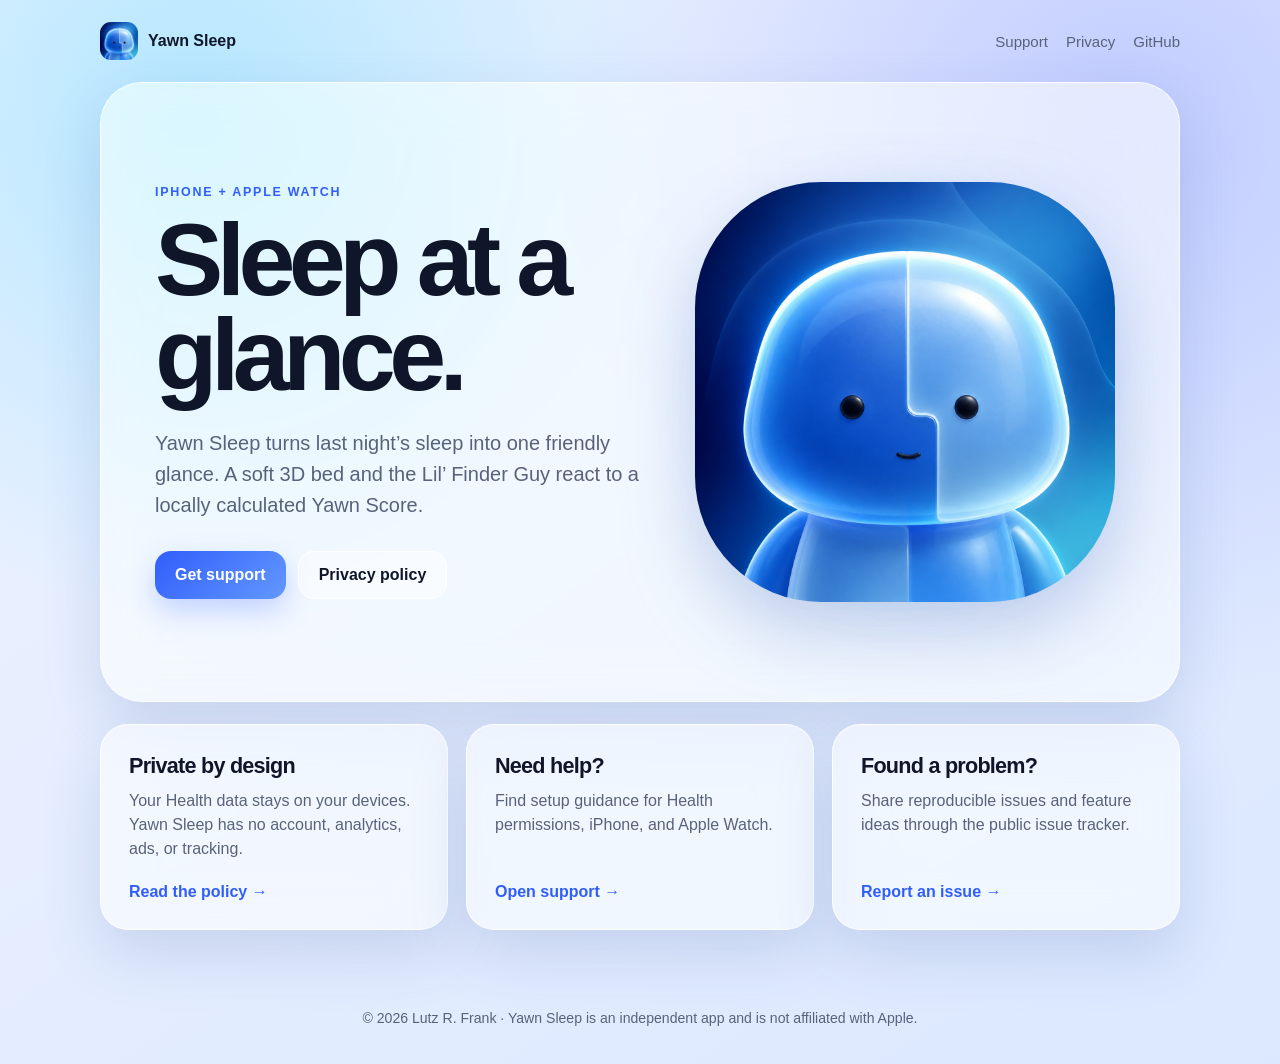
==== docs/index.html @ 806132f2 "Prepare Yawn Sleep for App Store Connect" ====
<!doctype html>
<html lang="en">
<head>
  <meta charset="utf-8">
  <meta name="viewport" content="width=device-width, initial-scale=1">
  <meta name="description" content="Support and privacy information for Yawn Sleep on iPhone and Apple Watch.">
  <meta name="theme-color" content="#315efb">
  <title>Yawn Sleep — Sleep at a glance</title>
  <link rel="icon" href="assets/icon.png">
  <link rel="stylesheet" href="styles.css">
</head>
<body>
  <div class="shell">
    <nav aria-label="Main navigation">
      <a class="brand" href="index.html">
        <img src="assets/icon.png" alt="">
        <span>Yawn Sleep</span>
      </a>
      <div class="nav-links">
        <a href="support.html">Support</a>
        <a href="privacy.html">Privacy</a>
        <a href="https://github.com/LutzRFrank/Yawn">GitHub</a>
      </div>
    </nav>

    <main>
      <section class="hero glass">
        <div>
          <p class="eyebrow">iPhone + Apple Watch</p>
          <h1>Sleep at a glance.</h1>
          <p class="lead">
            Yawn Sleep turns last night’s sleep into one friendly glance. A soft 3D
            bed and the Lil’ Finder Guy react to a locally calculated Yawn Score.
          </p>
          <div class="actions">
            <a class="button" href="support.html">Get support</a>
            <a class="button secondary" href="privacy.html">Privacy policy</a>
          </div>
        </div>
        <div class="hero-art">
          <img src="assets/icon.png" alt="The blue Lil’ Finder Guy, Yawn’s friendly character">
        </div>
      </section>

      <section class="cards" aria-label="Information">
        <article class="card glass">
          <h2>Private by design</h2>
          <p>Your Health data stays on your devices. Yawn Sleep has no account, analytics, ads, or tracking.</p>
          <a href="privacy.html">Read the policy →</a>
        </article>
        <article class="card glass">
          <h2>Need help?</h2>
          <p>Find setup guidance for Health permissions, iPhone, and Apple Watch.</p>
          <a href="support.html">Open support →</a>
        </article>
        <article class="card glass">
          <h2>Found a problem?</h2>
          <p>Share reproducible issues and feature ideas through the public issue tracker.</p>
          <a href="https://github.com/LutzRFrank/Yawn/issues/new">Report an issue →</a>
        </article>
      </section>
    </main>
    <footer>© 2026 Lutz R. Frank · Yawn Sleep is an independent app and is not affiliated with Apple.</footer>
  </div>
</body>
</html>
---- docs/styles.css ----
:root {
  color-scheme: light dark;
  --background: #eef3ff;
  --background-deep: #dbe8ff;
  --text: #101629;
  --muted: #58637b;
  --blue: #315efb;
  --cyan: #68d8ff;
  --glass: rgba(255, 255, 255, 0.58);
  --glass-border: rgba(255, 255, 255, 0.84);
  --shadow: 0 24px 60px rgba(41, 76, 152, 0.16);
}

* {
  box-sizing: border-box;
}

html {
  scroll-behavior: smooth;
}

body {
  margin: 0;
  min-height: 100vh;
  font-family: -apple-system, BlinkMacSystemFont, "SF Pro Display", "Segoe UI", sans-serif;
  color: var(--text);
  background:
    radial-gradient(circle at 15% 10%, rgba(104, 216, 255, 0.42), transparent 32rem),
    radial-gradient(circle at 88% 12%, rgba(75, 94, 255, 0.24), transparent 36rem),
    linear-gradient(145deg, var(--background), var(--background-deep));
}

a {
  color: inherit;
}

.shell {
  width: min(1080px, calc(100% - 32px));
  margin: 0 auto;
}

nav {
  display: flex;
  align-items: center;
  justify-content: space-between;
  padding: 22px 0;
}

.brand {
  display: flex;
  align-items: center;
  gap: 10px;
  font-weight: 750;
  text-decoration: none;
}

.brand img {
  width: 38px;
  height: 38px;
  border-radius: 11px;
}

.nav-links {
  display: flex;
  gap: 18px;
  font-size: 0.94rem;
}

.nav-links a {
  color: var(--muted);
  text-decoration: none;
}

.nav-links a:hover,
.nav-links a:focus-visible {
  color: var(--text);
}

.glass {
  background: var(--glass);
  border: 1px solid var(--glass-border);
  box-shadow: var(--shadow);
  -webkit-backdrop-filter: blur(24px) saturate(145%);
  backdrop-filter: blur(24px) saturate(145%);
}

.hero {
  display: grid;
  grid-template-columns: 1.05fr 0.95fr;
  align-items: center;
  gap: 42px;
  min-height: 620px;
  padding: 54px;
  border-radius: 42px;
  overflow: hidden;
}

.eyebrow {
  margin: 0 0 14px;
  color: var(--blue);
  font-size: 0.78rem;
  font-weight: 750;
  letter-spacing: 0.14em;
  text-transform: uppercase;
}

h1 {
  margin: 0;
  max-width: 12ch;
  font-size: clamp(3.2rem, 8vw, 6.5rem);
  line-height: 0.92;
  letter-spacing: -0.065em;
}

.lead {
  max-width: 36rem;
  margin: 26px 0 0;
  color: var(--muted);
  font-size: clamp(1.05rem, 2vw, 1.25rem);
  line-height: 1.55;
}

.actions {
  display: flex;
  flex-wrap: wrap;
  gap: 12px;
  margin-top: 30px;
}

.button {
  display: inline-flex;
  align-items: center;
  justify-content: center;
  min-height: 48px;
  padding: 0 20px;
  border-radius: 16px;
  color: white;
  background: linear-gradient(135deg, var(--blue), #6298ff);
  font-weight: 700;
  text-decoration: none;
  box-shadow: 0 12px 28px rgba(49, 94, 251, 0.25);
}

.button.secondary {
  color: var(--text);
  background: rgba(255, 255, 255, 0.42);
  box-shadow: none;
  border: 1px solid rgba(255, 255, 255, 0.8);
}

.hero-art {
  position: relative;
  display: grid;
  place-items: center;
}

.hero-art::before {
  content: "";
  position: absolute;
  width: 82%;
  aspect-ratio: 1;
  border-radius: 50%;
  background: rgba(93, 177, 255, 0.22);
  filter: blur(34px);
}

.hero-art img {
  position: relative;
  width: min(100%, 420px);
  border-radius: 30%;
  filter: drop-shadow(0 30px 38px rgba(29, 75, 170, 0.24));
}

.cards {
  display: grid;
  grid-template-columns: repeat(3, 1fr);
  gap: 18px;
  margin: 22px 0 80px;
}

.card {
  padding: 28px;
  border-radius: 28px;
}

.card h2,
.document h1,
.document h2 {
  letter-spacing: -0.035em;
}

.card h2 {
  margin: 0 0 10px;
  font-size: 1.35rem;
}

.card p {
  min-height: 4.5em;
  margin: 0 0 22px;
  color: var(--muted);
  line-height: 1.5;
}

.card a {
  color: var(--blue);
  font-weight: 700;
  text-decoration: none;
}

.document {
  max-width: 820px;
  margin: 24px auto 80px;
  padding: clamp(28px, 6vw, 62px);
  border-radius: 36px;
}

.document h1 {
  max-width: none;
  font-size: clamp(2.5rem, 7vw, 4.5rem);
  line-height: 1;
}

.document h2 {
  margin-top: 36px;
  font-size: 1.45rem;
}

.document p,
.document li {
  color: var(--muted);
  line-height: 1.7;
}

.document strong {
  color: var(--text);
}

.language-divider {
  height: 1px;
  margin: 52px 0;
  background: rgba(69, 91, 140, 0.18);
}

footer {
  padding: 0 0 38px;
  color: var(--muted);
  font-size: 0.88rem;
  text-align: center;
}

@media (prefers-color-scheme: dark) {
  :root {
    --background: #070b18;
    --background-deep: #111b34;
    --text: #f7f9ff;
    --muted: #b5bfd7;
    --glass: rgba(18, 31, 59, 0.58);
    --glass-border: rgba(181, 213, 255, 0.18);
    --shadow: 0 28px 70px rgba(0, 0, 0, 0.3);
  }

  .button.secondary {
    background: rgba(125, 168, 255, 0.1);
    border-color: rgba(181, 213, 255, 0.18);
  }
}

@media (max-width: 760px) {
  .nav-links {
    gap: 12px;
    font-size: 0.82rem;
  }

  .hero {
    grid-template-columns: 1fr;
    min-height: auto;
    padding: 34px 24px 24px;
    border-radius: 30px;
  }

  .hero-art {
    order: -1;
  }

  .hero-art img {
    width: min(74vw, 330px);
  }

  .cards {
    grid-template-columns: 1fr;
  }

  .card p {
    min-height: auto;
  }
}
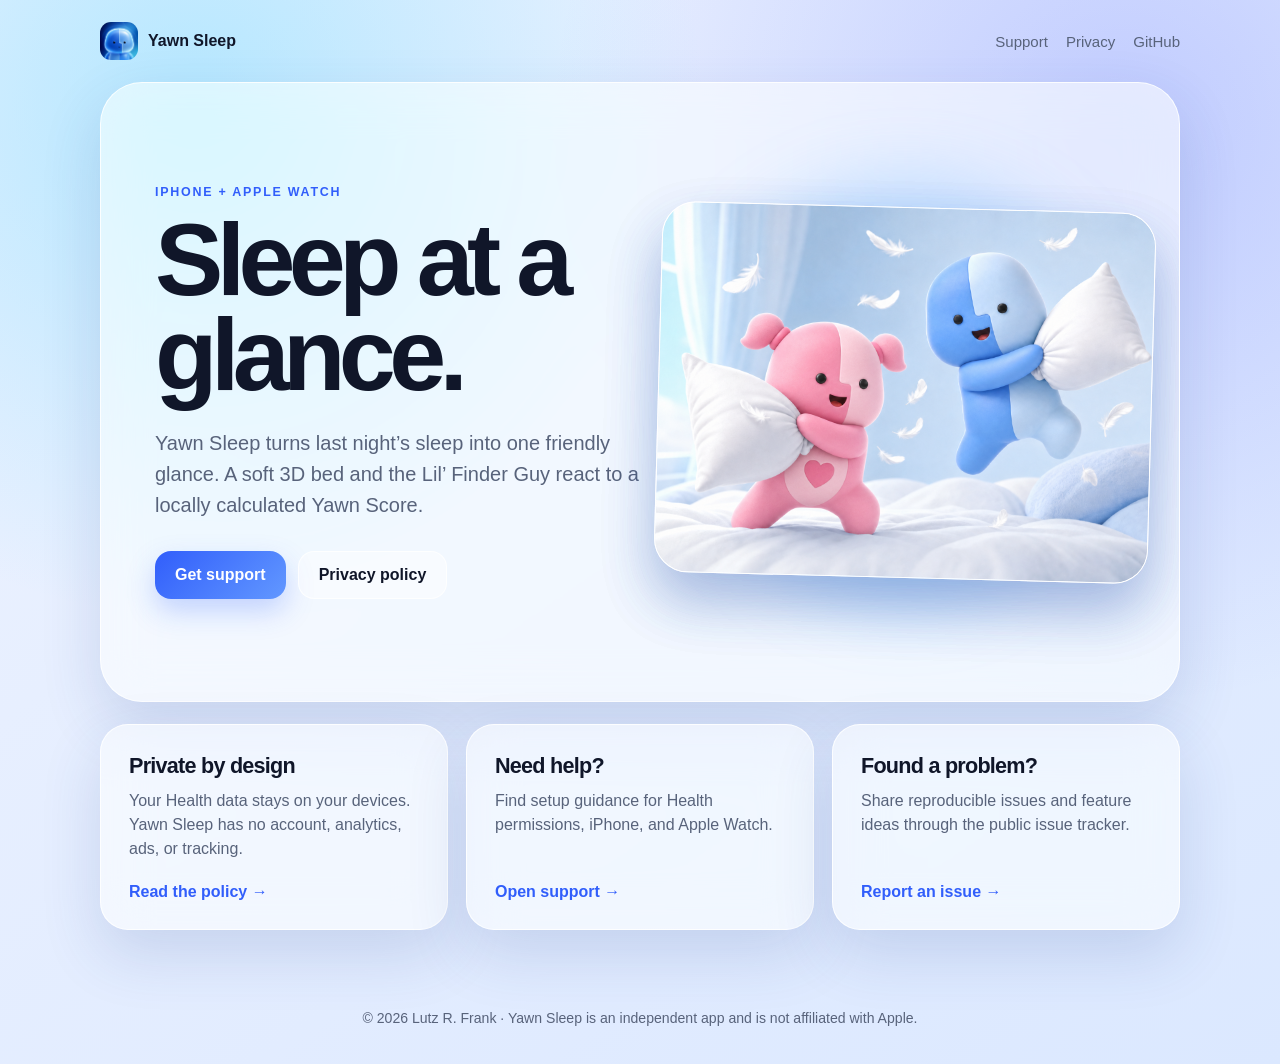
==== commit 34b8fbe5: "Add rotating Lil Guy pillow fight hero" ====
--- a/docs/index.html
+++ b/docs/index.html
@@ -37,8 +37,21 @@
             <a class="button secondary" href="privacy.html">Privacy policy</a>
           </div>
         </div>
-        <div class="hero-art">
-          <img src="assets/icon.png" alt="The blue Lil’ Finder Guy, Yawn’s friendly character">
+        <div
+          class="hero-art pillow-fight"
+          role="img"
+          aria-label="Lil’ Guy enjoys a cheerful pillow fight, alternating between another Lil’ Guy and a pink Lil’ Girl with pigtails"
+        >
+          <img
+            class="pillow-fight-scene"
+            src="assets/lil-guy-pillow-fight.png"
+            alt=""
+          >
+          <img
+            class="pillow-fight-scene"
+            src="assets/lil-guy-lil-girl-pillow-fight.png"
+            alt=""
+          >
         </div>
       </section>
 
--- a/docs/styles.css
+++ b/docs/styles.css
@@ -171,6 +171,57 @@
   filter: drop-shadow(0 30px 38px rgba(29, 75, 170, 0.24));
 }
 
+.hero-art.pillow-fight {
+  isolation: isolate;
+}
+
+.hero-art.pillow-fight::before {
+  width: 96%;
+  background: rgba(93, 177, 255, 0.3);
+}
+
+.hero-art.pillow-fight img {
+  grid-area: 1 / 1;
+  width: min(112%, 520px);
+  max-width: none;
+  border: 1px solid rgba(255, 255, 255, 0.78);
+  border-radius: 34px;
+  box-shadow: 0 28px 55px rgba(29, 75, 170, 0.2);
+  filter: none;
+  transform: rotate(1.5deg);
+  animation:
+    pillow-fight-float 5s ease-in-out infinite,
+    pillow-fight-crossfade 20s ease-in-out infinite;
+}
+
+.hero-art.pillow-fight img:nth-child(2) {
+  animation-delay: 0s, -10s;
+}
+
+@keyframes pillow-fight-float {
+  0%,
+  100% {
+    transform: translateY(0) rotate(1.5deg);
+  }
+
+  50% {
+    transform: translateY(-8px) rotate(0.5deg);
+  }
+}
+
+@keyframes pillow-fight-crossfade {
+  0%,
+  45%,
+  100% {
+    opacity: 1;
+  }
+
+  50%,
+  95% {
+    opacity: 0;
+  }
+}
+
 .cards {
   display: grid;
   grid-template-columns: repeat(3, 1fr);
@@ -286,6 +337,10 @@
     width: min(74vw, 330px);
   }
 
+  .hero-art.pillow-fight img {
+    width: min(100%, 520px);
+  }
+
   .cards {
     grid-template-columns: 1fr;
   }
@@ -294,3 +349,17 @@
     min-height: auto;
   }
 }
+
+@media (prefers-reduced-motion: reduce) {
+  html {
+    scroll-behavior: auto;
+  }
+
+  .hero-art.pillow-fight img {
+    animation: none;
+  }
+
+  .hero-art.pillow-fight img:nth-child(2) {
+    opacity: 0;
+  }
+}
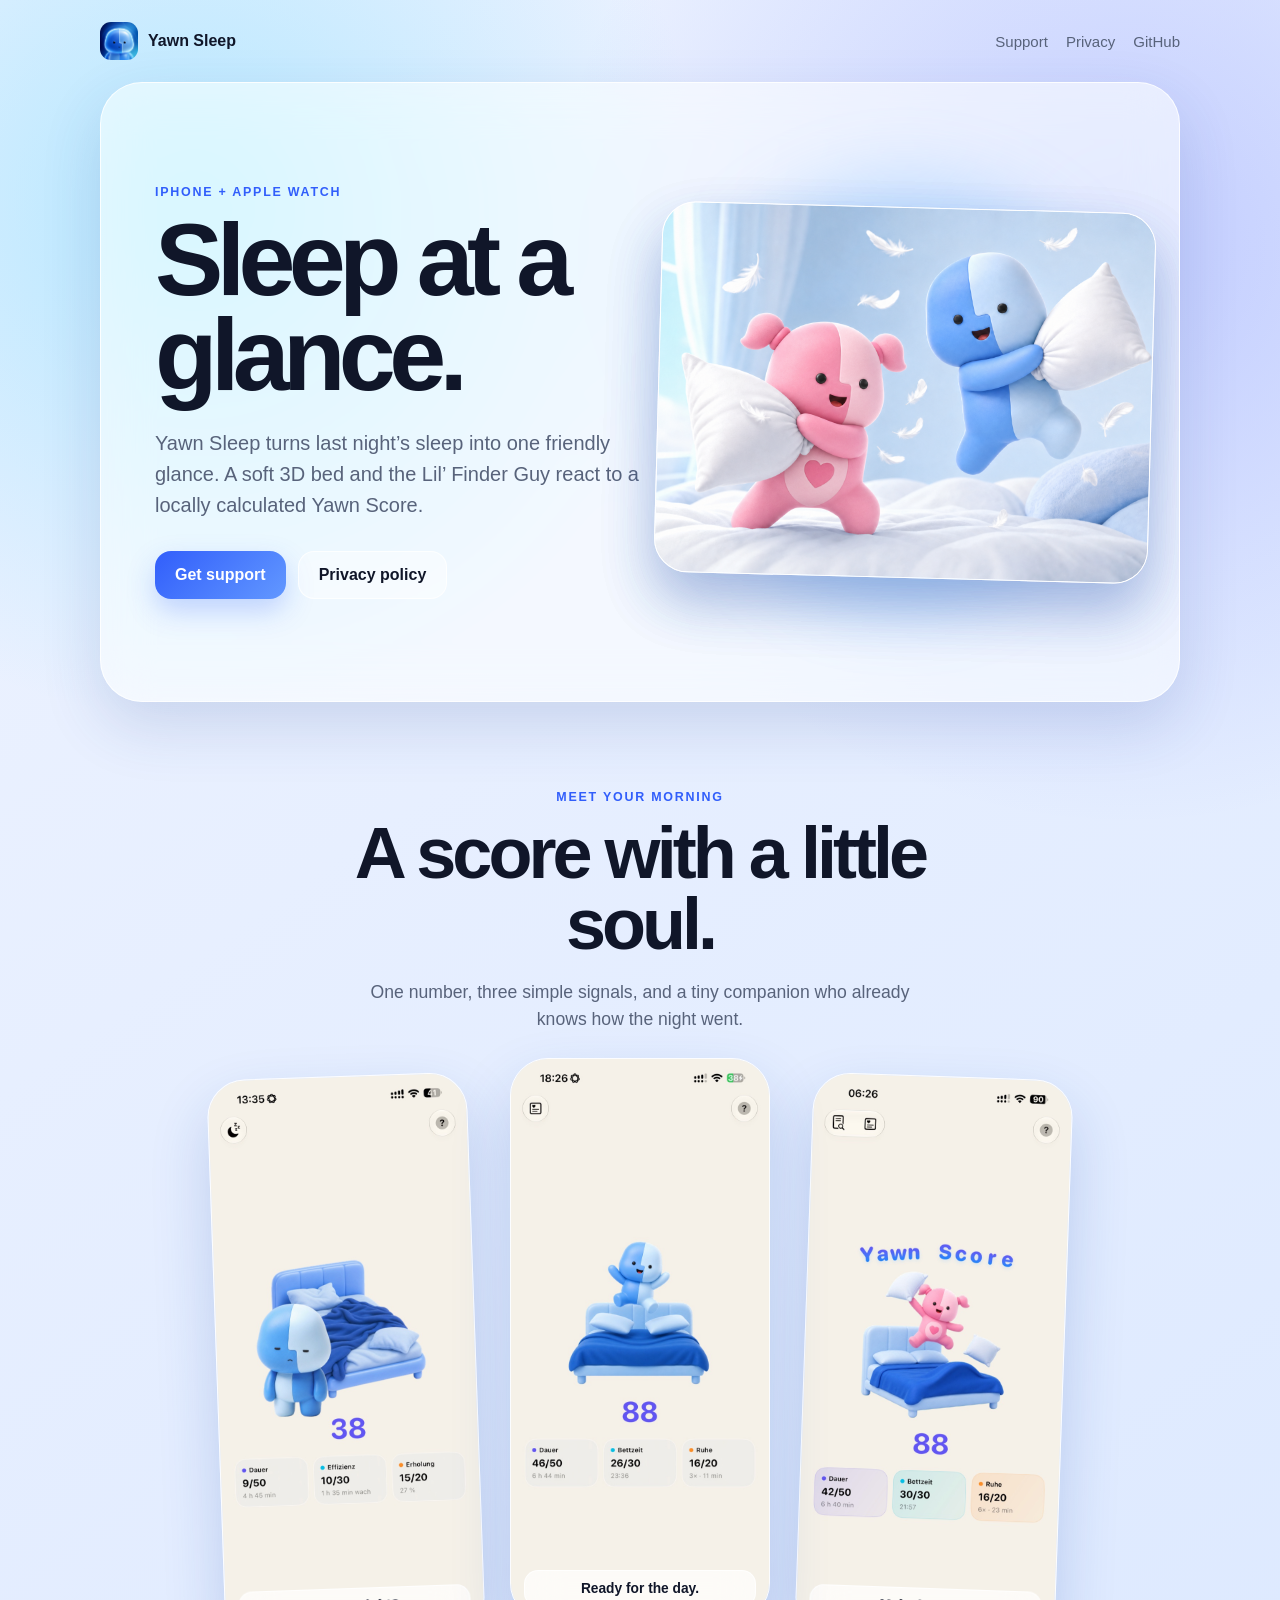
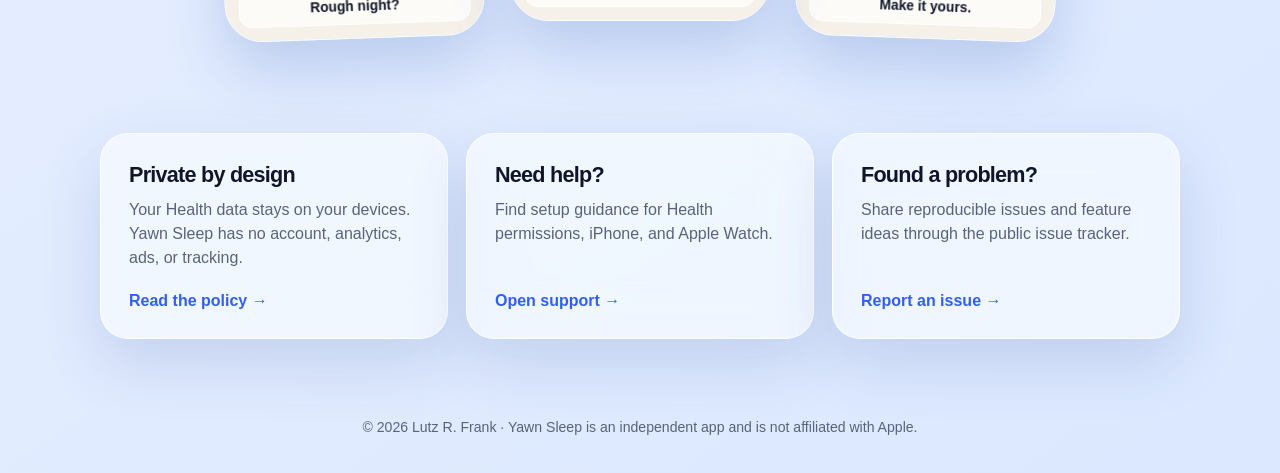
==== commit 3a143b3d: "Add Yawn app preview gallery" ====
--- a/docs/index.html
+++ b/docs/index.html
@@ -55,6 +55,46 @@
         </div>
       </section>
 
+      <section class="app-preview" aria-labelledby="app-preview-title">
+        <div class="section-heading">
+          <p class="eyebrow">Meet your morning</p>
+          <h2 id="app-preview-title">A score with a little soul.</h2>
+          <p>One number, three simple signals, and a tiny companion who already knows how the night went.</p>
+        </div>
+        <div class="screens">
+          <figure class="screen screen-low">
+            <img
+              src="assets/screens/yawn-score-38.jpg"
+              alt="Yawn Sleep showing a score of 38 with a tired Lil’ Guy beside an unmade bed"
+              loading="lazy"
+              width="720"
+              height="1564"
+            >
+            <figcaption>Rough night?</figcaption>
+          </figure>
+          <figure class="screen screen-high">
+            <img
+              src="assets/screens/yawn-score-88.jpg"
+              alt="Yawn Sleep showing a score of 88 with a cheerful Lil’ Guy jumping on the bed"
+              loading="lazy"
+              width="720"
+              height="1564"
+            >
+            <figcaption>Ready for the day.</figcaption>
+          </figure>
+          <figure class="screen screen-character">
+            <img
+              src="assets/screens/yawn-score-lil-girl.jpg"
+              alt="Yawn Sleep showing a score of 88 with Lil’ Girl enjoying a pillow fight"
+              loading="lazy"
+              width="720"
+              height="1564"
+            >
+            <figcaption>Make it yours.</figcaption>
+          </figure>
+        </div>
+      </section>
+
       <section class="cards" aria-label="Information">
         <article class="card glass">
           <h2>Private by design</h2>
--- a/docs/styles.css
+++ b/docs/styles.css
@@ -229,6 +229,82 @@
   margin: 22px 0 80px;
 }
 
+.app-preview {
+  padding: 88px 0 72px;
+}
+
+.section-heading {
+  max-width: 680px;
+  margin: 0 auto 42px;
+  text-align: center;
+}
+
+.section-heading h2 {
+  margin: 0;
+  font-size: clamp(2.4rem, 6vw, 4.5rem);
+  line-height: 0.98;
+  letter-spacing: -0.055em;
+}
+
+.section-heading > p:last-child {
+  max-width: 34rem;
+  margin: 20px auto 0;
+  color: var(--muted);
+  font-size: 1.1rem;
+  line-height: 1.55;
+}
+
+.screens {
+  display: grid;
+  grid-template-columns: repeat(3, minmax(0, 1fr));
+  align-items: center;
+  gap: clamp(14px, 3vw, 34px);
+  max-width: 900px;
+  margin: 0 auto;
+  padding: 0 clamp(0px, 2vw, 28px);
+}
+
+.screen {
+  position: relative;
+  margin: 0;
+  transform: rotate(-2deg);
+}
+
+.screen:nth-child(2) {
+  z-index: 1;
+  transform: translateY(-18px);
+}
+
+.screen:nth-child(3) {
+  transform: rotate(2deg);
+}
+
+.screen img {
+  display: block;
+  width: 100%;
+  height: auto;
+  border: 1px solid rgba(255, 255, 255, 0.88);
+  border-radius: clamp(24px, 3vw, 38px);
+  box-shadow: 0 28px 60px rgba(29, 75, 170, 0.2);
+}
+
+.screen figcaption {
+  position: absolute;
+  right: 14px;
+  bottom: 14px;
+  left: 14px;
+  padding: 10px 12px;
+  border: 1px solid rgba(255, 255, 255, 0.78);
+  border-radius: 14px;
+  color: #101629;
+  background: rgba(255, 255, 255, 0.72);
+  -webkit-backdrop-filter: blur(18px) saturate(140%);
+  backdrop-filter: blur(18px) saturate(140%);
+  font-size: 0.86rem;
+  font-weight: 720;
+  text-align: center;
+}
+
 .card {
   padding: 28px;
   border-radius: 28px;
@@ -345,6 +421,27 @@
     grid-template-columns: 1fr;
   }
 
+  .app-preview {
+    padding: 68px 0 56px;
+  }
+
+  .section-heading {
+    margin-bottom: 30px;
+  }
+
+  .screens {
+    gap: 10px;
+    margin: 0 -8px;
+  }
+
+  .screen:nth-child(2) {
+    transform: translateY(-10px);
+  }
+
+  .screen figcaption {
+    display: none;
+  }
+
   .card p {
     min-height: auto;
   }
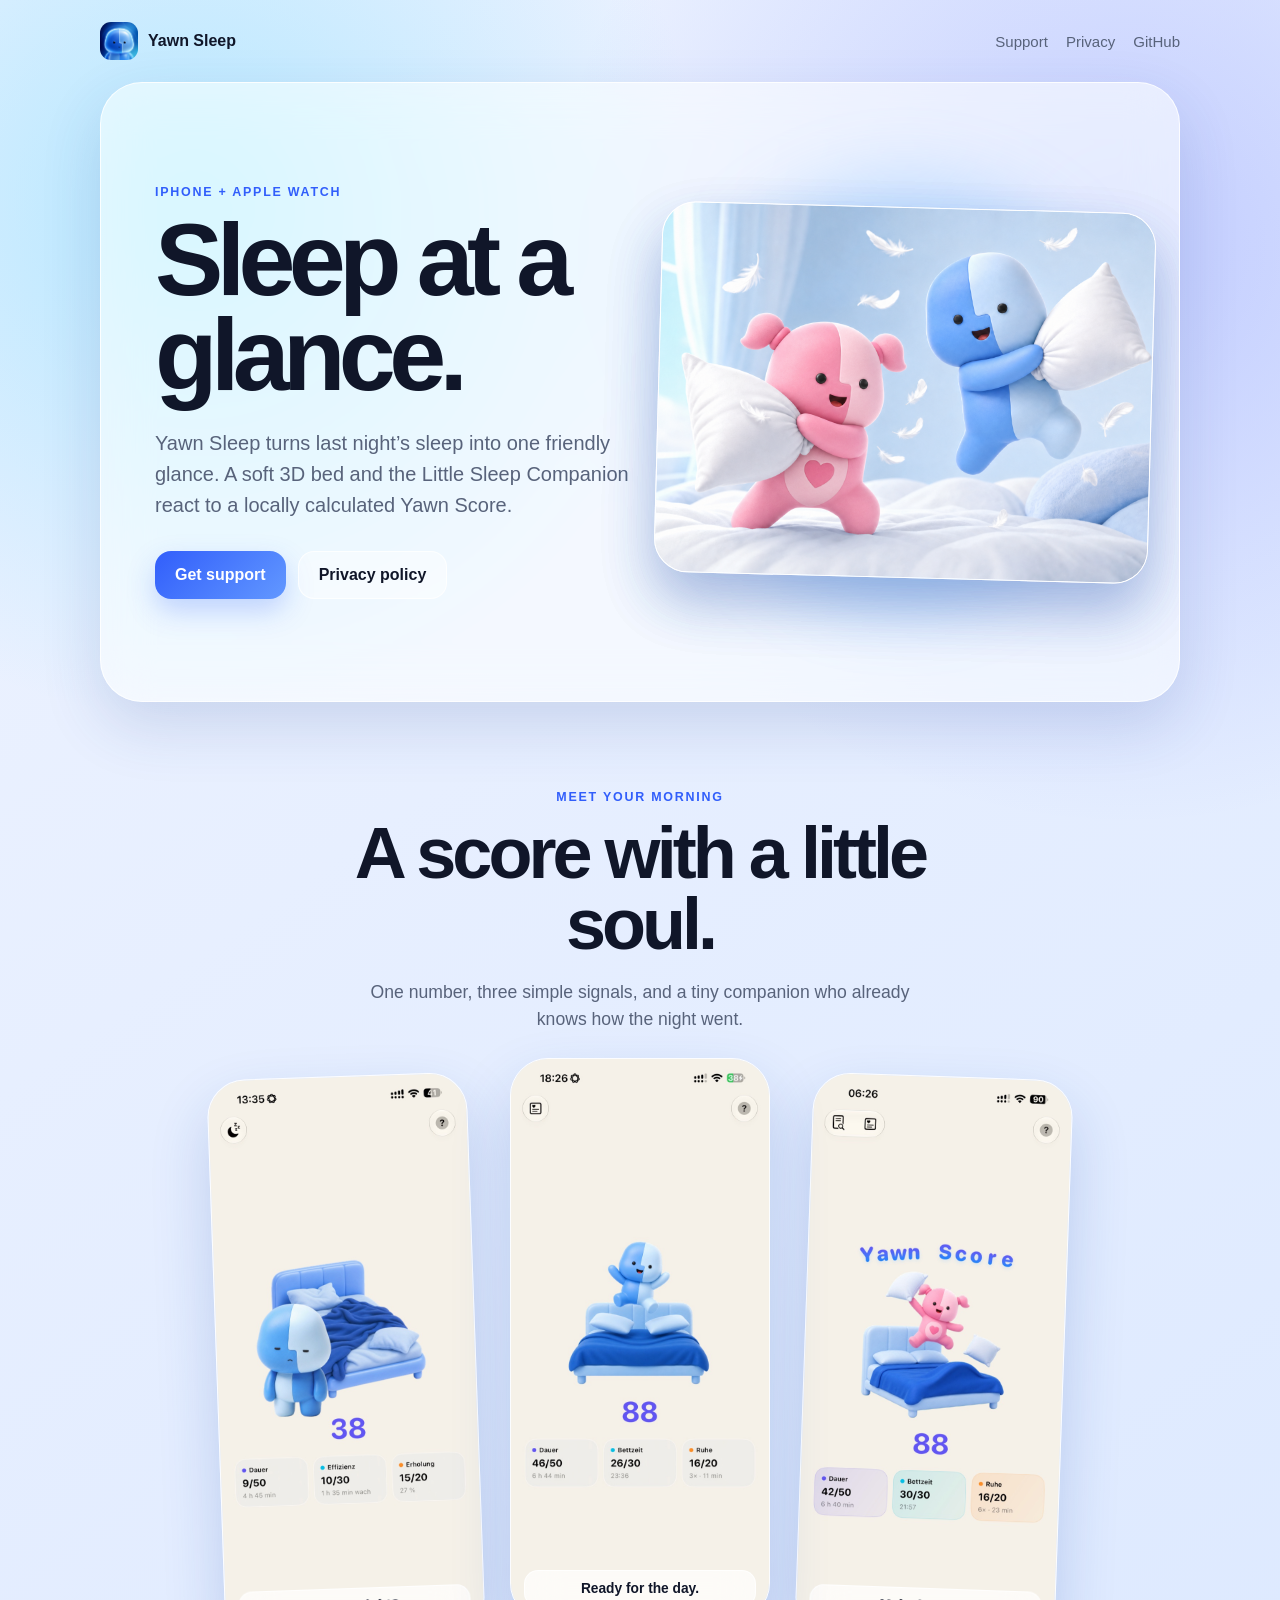
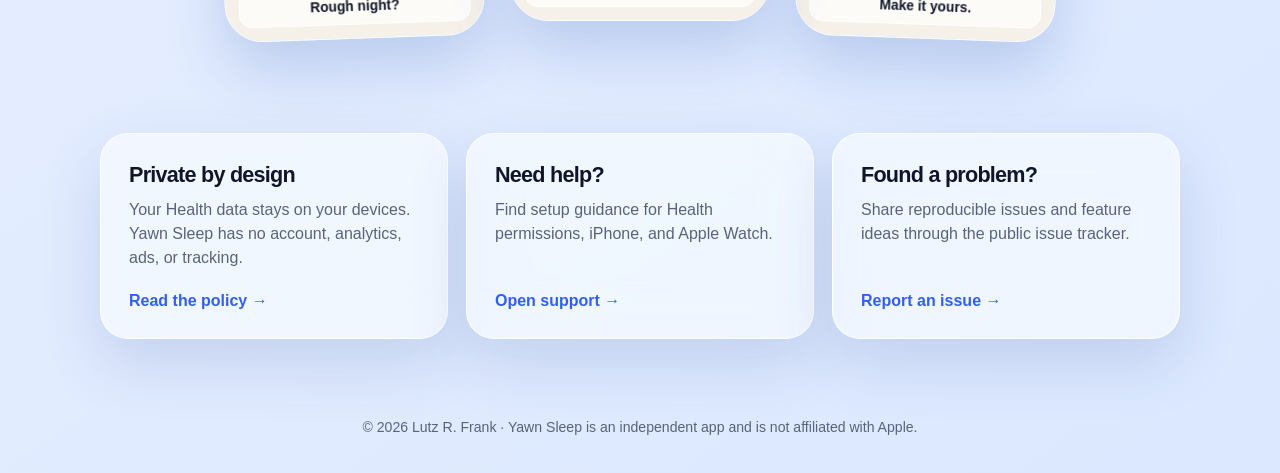
==== commit fa40544c: "Remove Finder reference from homepage" ====
--- a/docs/index.html
+++ b/docs/index.html
@@ -30,7 +30,7 @@
           <h1>Sleep at a glance.</h1>
           <p class="lead">
             Yawn Sleep turns last night’s sleep into one friendly glance. A soft 3D
-            bed and the Lil’ Finder Guy react to a locally calculated Yawn Score.
+            bed and the Little Sleep Companion react to a locally calculated Yawn Score.
           </p>
           <div class="actions">
             <a class="button" href="support.html">Get support</a>
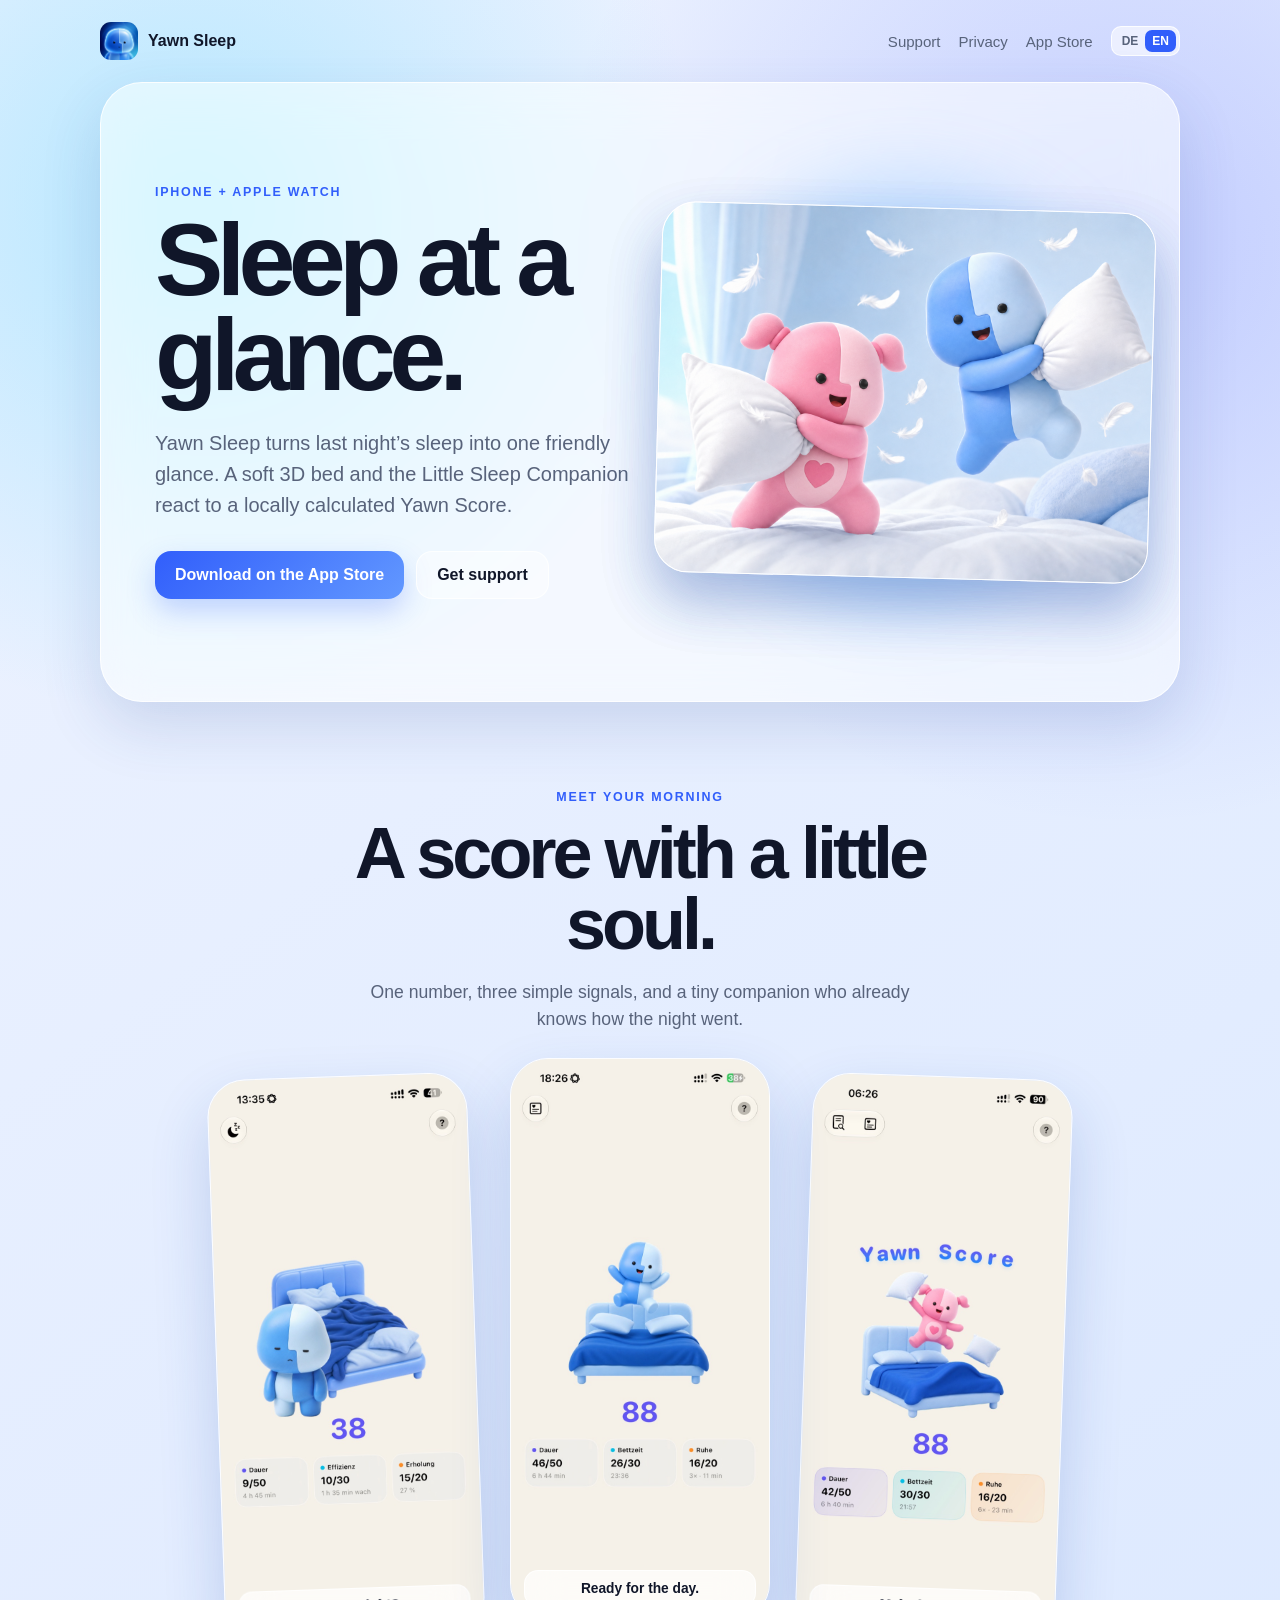
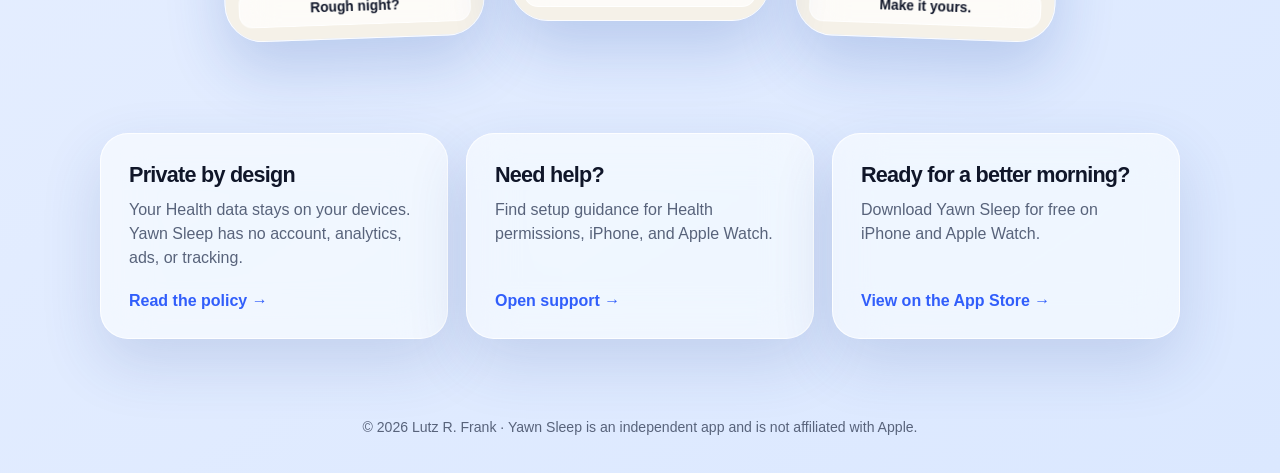
==== commit 7cd63bab: "Localize GitHub Pages in German and English" ====
--- a/docs/index.html
+++ b/docs/index.html
@@ -8,18 +8,20 @@
   <title>Yawn Sleep — Sleep at a glance</title>
   <link rel="icon" href="assets/icon.png">
   <link rel="stylesheet" href="styles.css">
+  <script src="localization.js" defer></script>
 </head>
-<body>
+<body data-page="home">
   <div class="shell">
-    <nav aria-label="Main navigation">
+    <nav aria-label="Main navigation" data-i18n-aria="navLabel">
       <a class="brand" href="index.html">
         <img src="assets/icon.png" alt="">
         <span>Yawn Sleep</span>
       </a>
       <div class="nav-links">
-        <a href="support.html">Support</a>
-        <a href="privacy.html">Privacy</a>
-        <a href="https://github.com/LutzRFrank/Yawn">GitHub</a>
+        <a href="support.html" data-i18n="support">Support</a>
+        <a href="privacy.html" data-i18n="privacy">Privacy</a>
+        <a href="https://apps.apple.com/app/yawn-sleep/id6794833808" data-i18n="appStore">App Store</a>
+        <div class="language-switcher" aria-label="Language"><button type="button" data-language-button="de">DE</button><button type="button" data-language-button="en">EN</button></div>
       </div>
     </nav>
 
@@ -27,20 +29,21 @@
       <section class="hero glass">
         <div>
           <p class="eyebrow">iPhone + Apple Watch</p>
-          <h1>Sleep at a glance.</h1>
-          <p class="lead">
+          <h1 data-i18n="heroTitle">Sleep at a glance.</h1>
+          <p class="lead" data-i18n="heroLead">
             Yawn Sleep turns last night’s sleep into one friendly glance. A soft 3D
             bed and the Little Sleep Companion react to a locally calculated Yawn Score.
           </p>
           <div class="actions">
-            <a class="button" href="support.html">Get support</a>
-            <a class="button secondary" href="privacy.html">Privacy policy</a>
+            <a class="button" href="https://apps.apple.com/app/yawn-sleep/id6794833808" data-i18n="download">Download on the App Store</a>
+            <a class="button secondary" href="support.html" data-i18n="getSupport">Get support</a>
           </div>
         </div>
         <div
           class="hero-art pillow-fight"
           role="img"
           aria-label="Lil’ Guy enjoys a cheerful pillow fight, alternating between another Lil’ Guy and a pink Lil’ Girl with pigtails"
+          data-i18n-aria="heroArt"
         >
           <img
             class="pillow-fight-scene"
@@ -57,63 +60,66 @@
 
       <section class="app-preview" aria-labelledby="app-preview-title">
         <div class="section-heading">
-          <p class="eyebrow">Meet your morning</p>
-          <h2 id="app-preview-title">A score with a little soul.</h2>
-          <p>One number, three simple signals, and a tiny companion who already knows how the night went.</p>
+          <p class="eyebrow" data-i18n="meetMorning">Meet your morning</p>
+          <h2 id="app-preview-title" data-i18n="scoreSoul">A score with a little soul.</h2>
+          <p data-i18n="scoreIntro">One number, three simple signals, and a tiny companion who already knows how the night went.</p>
         </div>
         <div class="screens">
           <figure class="screen screen-low">
             <img
               src="assets/screens/yawn-score-38.jpg"
               alt="Yawn Sleep showing a score of 38 with a tired Lil’ Guy beside an unmade bed"
+              data-i18n-alt="lowAlt"
               loading="lazy"
               width="720"
               height="1564"
             >
-            <figcaption>Rough night?</figcaption>
+            <figcaption data-i18n="roughNight">Rough night?</figcaption>
           </figure>
           <figure class="screen screen-high">
             <img
               src="assets/screens/yawn-score-88.jpg"
               alt="Yawn Sleep showing a score of 88 with a cheerful Lil’ Guy jumping on the bed"
+              data-i18n-alt="highAlt"
               loading="lazy"
               width="720"
               height="1564"
             >
-            <figcaption>Ready for the day.</figcaption>
+            <figcaption data-i18n="readyDay">Ready for the day.</figcaption>
           </figure>
           <figure class="screen screen-character">
             <img
               src="assets/screens/yawn-score-lil-girl.jpg"
               alt="Yawn Sleep showing a score of 88 with Lil’ Girl enjoying a pillow fight"
+              data-i18n-alt="girlAlt"
               loading="lazy"
               width="720"
               height="1564"
             >
-            <figcaption>Make it yours.</figcaption>
+            <figcaption data-i18n="makeYours">Make it yours.</figcaption>
           </figure>
         </div>
       </section>
 
       <section class="cards" aria-label="Information">
         <article class="card glass">
-          <h2>Private by design</h2>
-          <p>Your Health data stays on your devices. Yawn Sleep has no account, analytics, ads, or tracking.</p>
-          <a href="privacy.html">Read the policy →</a>
+          <h2 data-i18n="privateTitle">Private by design</h2>
+          <p data-i18n="privateText">Your Health data stays on your devices. Yawn Sleep has no account, analytics, ads, or tracking.</p>
+          <a href="privacy.html" data-i18n="readPolicy">Read the policy →</a>
         </article>
         <article class="card glass">
-          <h2>Need help?</h2>
-          <p>Find setup guidance for Health permissions, iPhone, and Apple Watch.</p>
-          <a href="support.html">Open support →</a>
+          <h2 data-i18n="helpTitle">Need help?</h2>
+          <p data-i18n="helpText">Find setup guidance for Health permissions, iPhone, and Apple Watch.</p>
+          <a href="support.html" data-i18n="openSupport">Open support →</a>
         </article>
         <article class="card glass">
-          <h2>Found a problem?</h2>
-          <p>Share reproducible issues and feature ideas through the public issue tracker.</p>
-          <a href="https://github.com/LutzRFrank/Yawn/issues/new">Report an issue →</a>
+          <h2 data-i18n="appStoreTitle">Ready for a better morning?</h2>
+          <p data-i18n="appStoreText">Download Yawn Sleep for free on iPhone and Apple Watch.</p>
+          <a href="https://apps.apple.com/app/yawn-sleep/id6794833808" data-i18n="viewAppStore">View on the App Store →</a>
         </article>
       </section>
     </main>
-    <footer>© 2026 Lutz R. Frank · Yawn Sleep is an independent app and is not affiliated with Apple.</footer>
+    <footer data-i18n="homeFooter">© 2026 Lutz R. Frank · Yawn Sleep is an independent app and is not affiliated with Apple.</footer>
   </div>
 </body>
 </html>
--- a/docs/styles.css
+++ b/docs/styles.css
@@ -62,6 +62,7 @@
 
 .nav-links {
   display: flex;
+  align-items: center;
   gap: 18px;
   font-size: 0.94rem;
 }
@@ -74,6 +75,35 @@
 .nav-links a:hover,
 .nav-links a:focus-visible {
   color: var(--text);
+}
+
+.language-switcher {
+  display: inline-flex;
+  padding: 3px;
+  border: 1px solid var(--glass-border);
+  border-radius: 10px;
+  background: var(--glass);
+}
+
+.language-switcher button {
+  padding: 4px 7px;
+  border: 0;
+  border-radius: 7px;
+  color: var(--muted);
+  background: transparent;
+  font: inherit;
+  font-size: 0.75rem;
+  font-weight: 700;
+  cursor: pointer;
+}
+
+.language-switcher button.active {
+  color: white;
+  background: var(--blue);
+}
+
+[hidden] {
+  display: none !important;
 }
 
 .glass {
@@ -447,6 +477,20 @@
   }
 }
 
+@media (max-width: 560px) {
+  nav {
+    align-items: flex-start;
+    flex-direction: column;
+    gap: 14px;
+  }
+
+  .nav-links {
+    width: 100%;
+    justify-content: flex-end;
+    gap: 9px;
+  }
+}
+
 @media (prefers-reduced-motion: reduce) {
   html {
     scroll-behavior: auto;
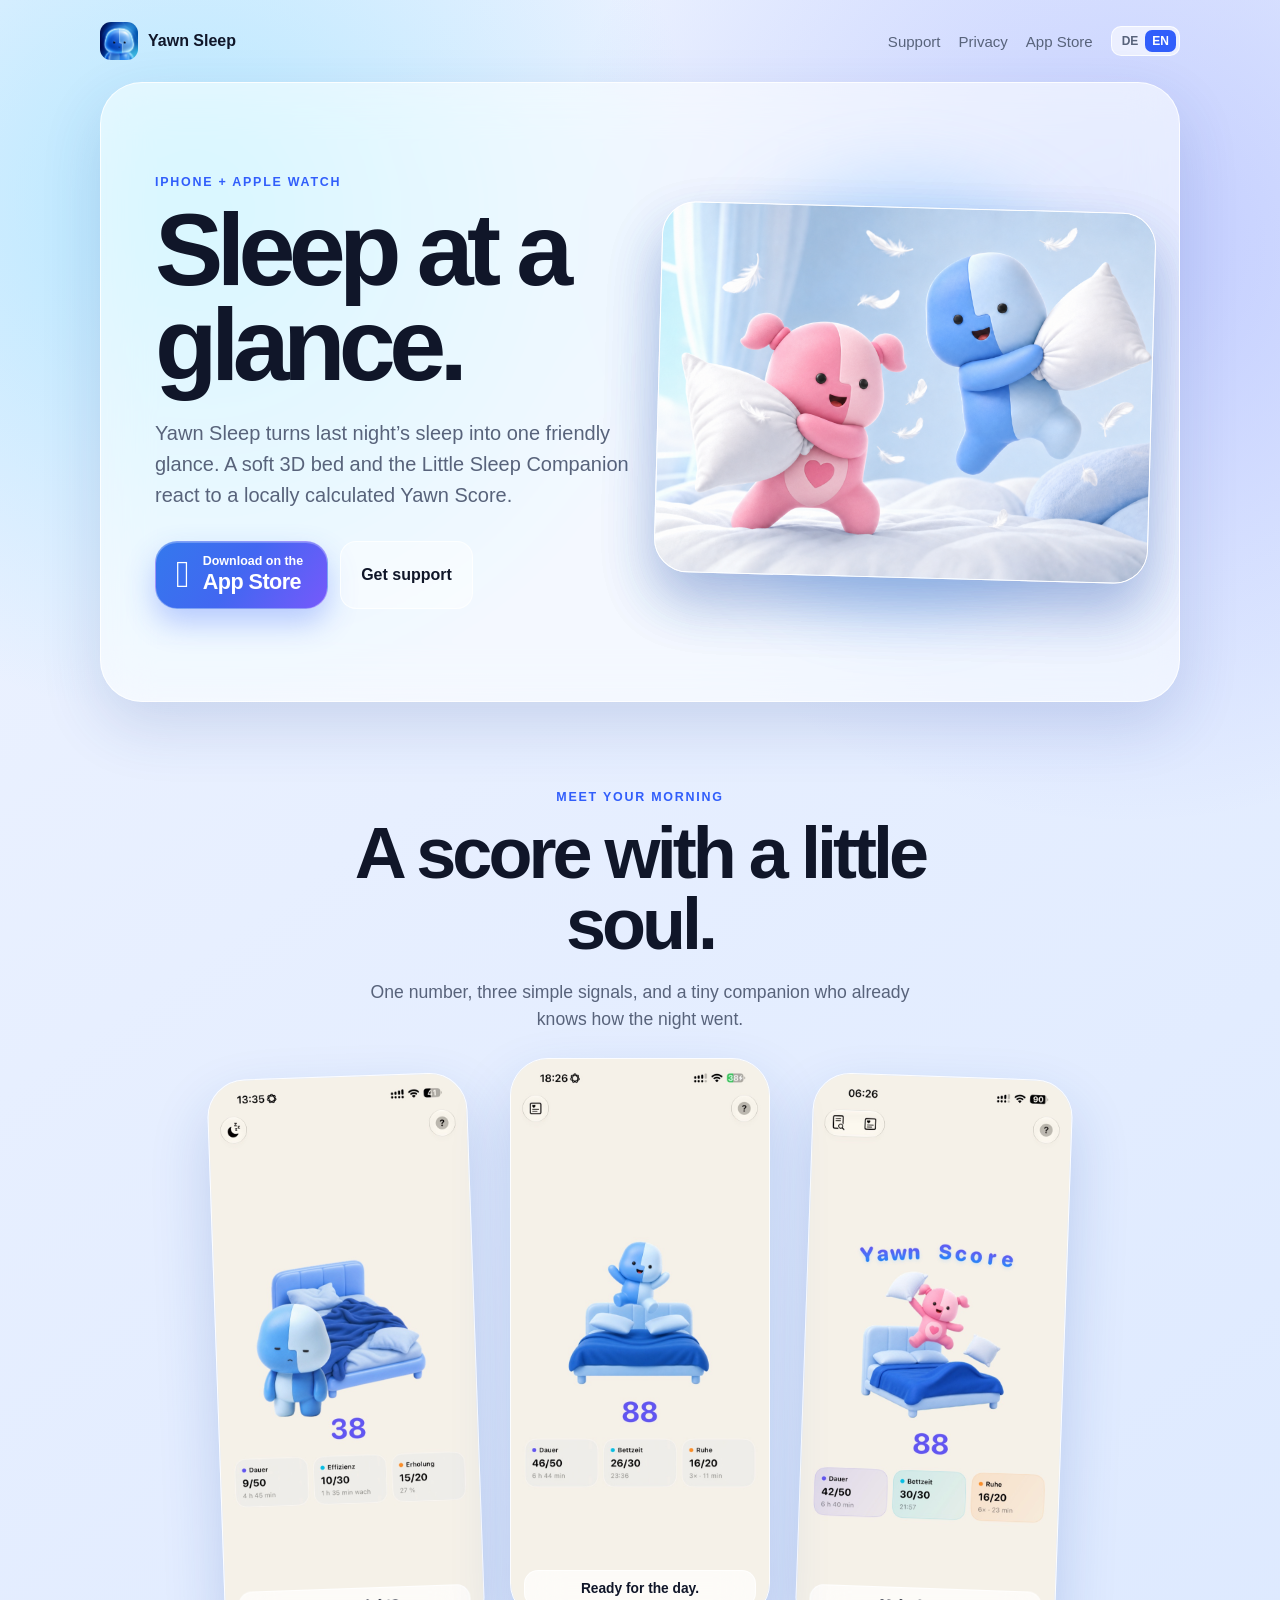
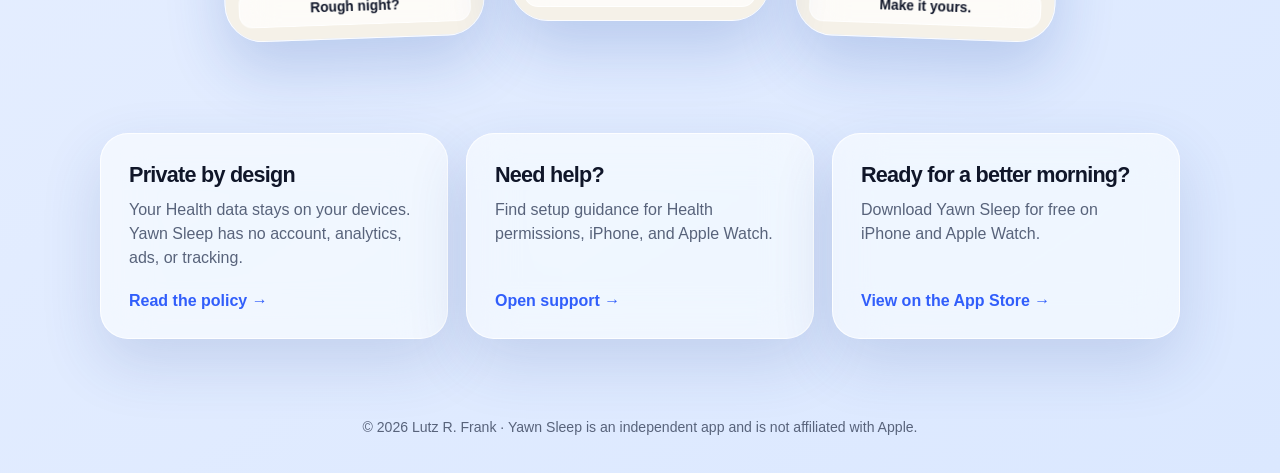
==== commit 405524f0: "Style App Store download button" ====
--- a/docs/index.html
+++ b/docs/index.html
@@ -35,7 +35,13 @@
             bed and the Little Sleep Companion react to a locally calculated Yawn Score.
           </p>
           <div class="actions">
-            <a class="button" href="https://apps.apple.com/app/yawn-sleep/id6794833808" data-i18n="download">Download on the App Store</a>
+            <a class="button app-store-button" href="https://apps.apple.com/app/yawn-sleep/id6794833808" aria-label="Download on the App Store" data-i18n-aria="download">
+              <span class="apple-mark" aria-hidden="true"></span>
+              <span class="app-store-copy">
+                <span data-i18n="downloadKicker">Download on the</span>
+                <strong data-i18n="downloadTitle">App Store</strong>
+              </span>
+            </a>
             <a class="button secondary" href="support.html" data-i18n="getSupport">Get support</a>
           </div>
         </div>
--- a/docs/styles.css
+++ b/docs/styles.css
@@ -176,6 +176,51 @@
   background: rgba(255, 255, 255, 0.42);
   box-shadow: none;
   border: 1px solid rgba(255, 255, 255, 0.8);
+}
+
+.app-store-button {
+  gap: 13px;
+  min-height: 68px;
+  padding: 10px 24px 10px 20px;
+  border: 1px solid rgba(255, 255, 255, 0.34);
+  border-radius: 22px;
+  background: linear-gradient(125deg, #3478ed 0%, #4267f1 48%, #7659fb 100%);
+  box-shadow:
+    inset 0 1px 0 rgba(255, 255, 255, 0.26),
+    0 14px 30px rgba(49, 94, 251, 0.3);
+  text-align: left;
+}
+
+.app-store-button:hover,
+.app-store-button:focus-visible {
+  transform: translateY(-2px);
+  box-shadow:
+    inset 0 1px 0 rgba(255, 255, 255, 0.3),
+    0 18px 36px rgba(49, 94, 251, 0.36);
+}
+
+.apple-mark {
+  font-family: -apple-system, BlinkMacSystemFont, sans-serif;
+  font-size: 2.35rem;
+  font-weight: 500;
+  line-height: 1;
+}
+
+.app-store-copy {
+  display: flex;
+  flex-direction: column;
+  line-height: 1.05;
+}
+
+.app-store-copy > span {
+  font-size: 0.78rem;
+  font-weight: 650;
+}
+
+.app-store-copy strong {
+  margin-top: 3px;
+  font-size: 1.35rem;
+  letter-spacing: -0.025em;
 }
 
 .hero-art {
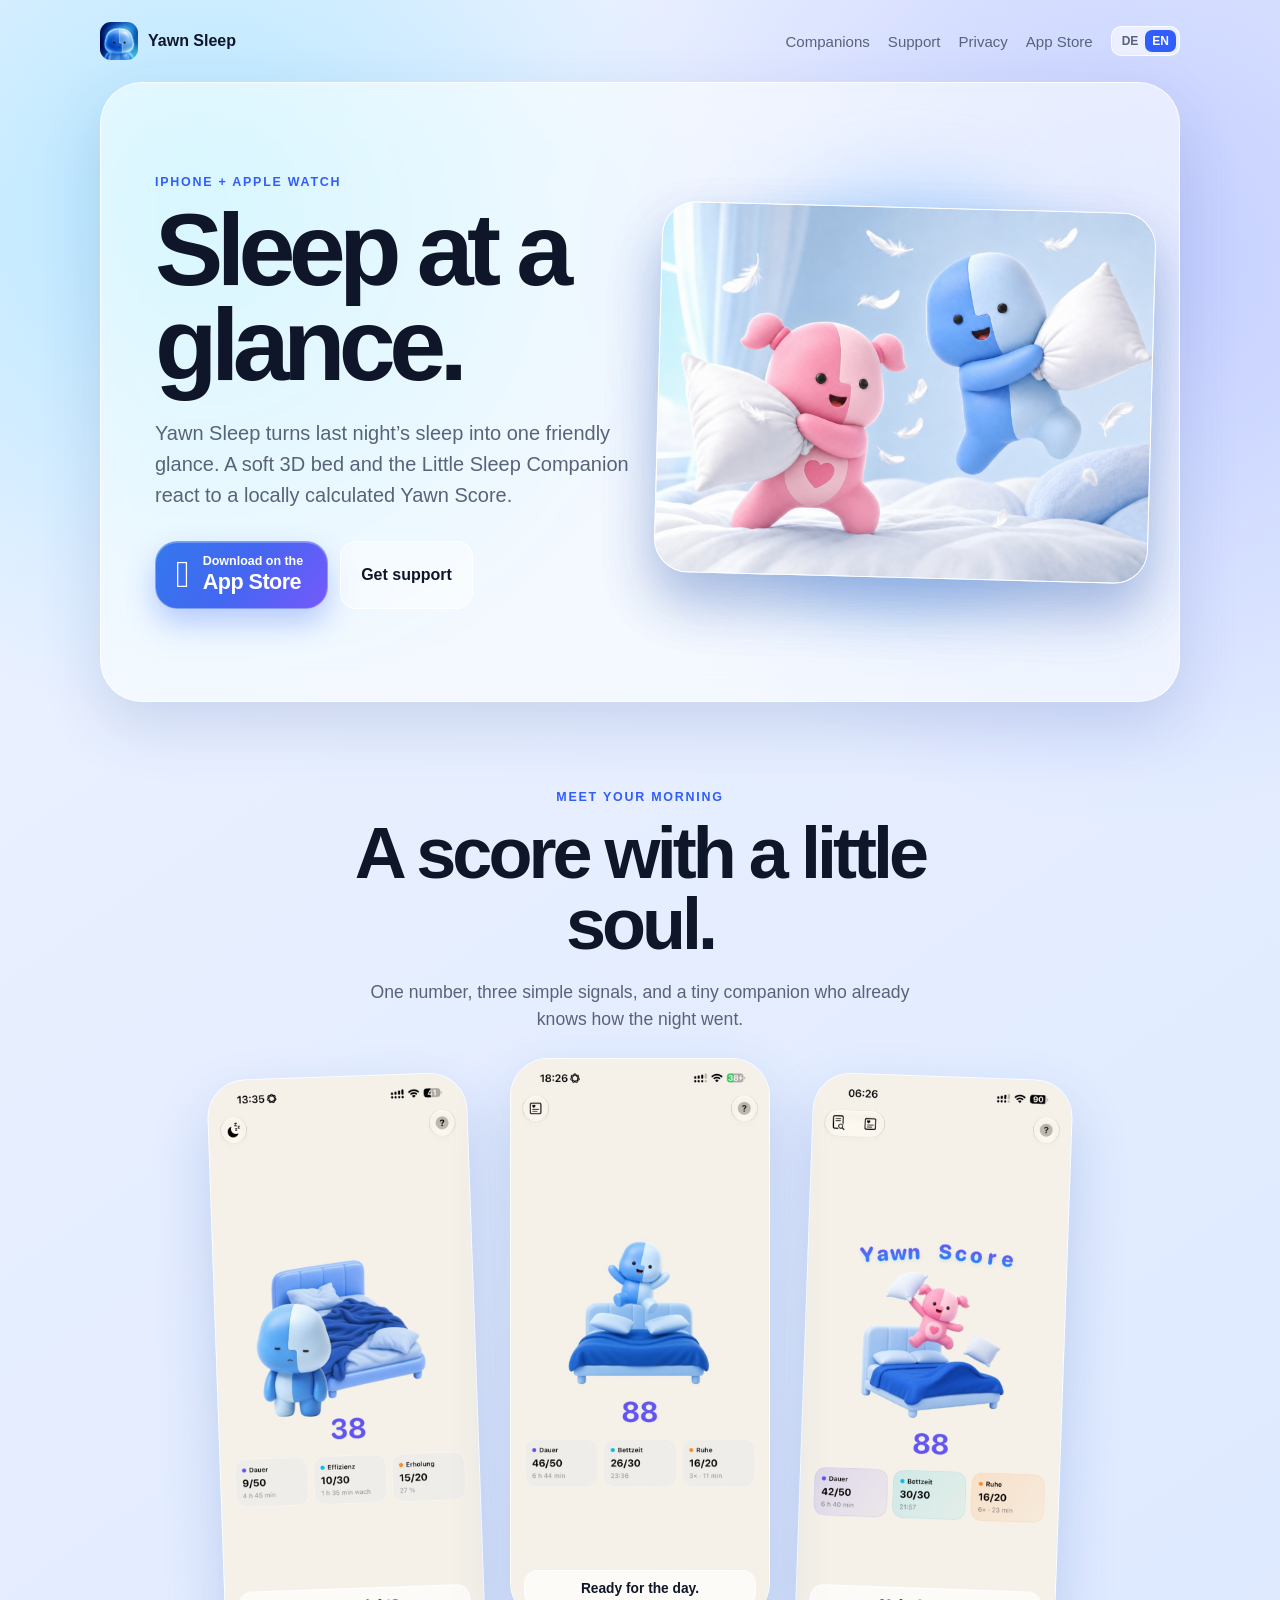
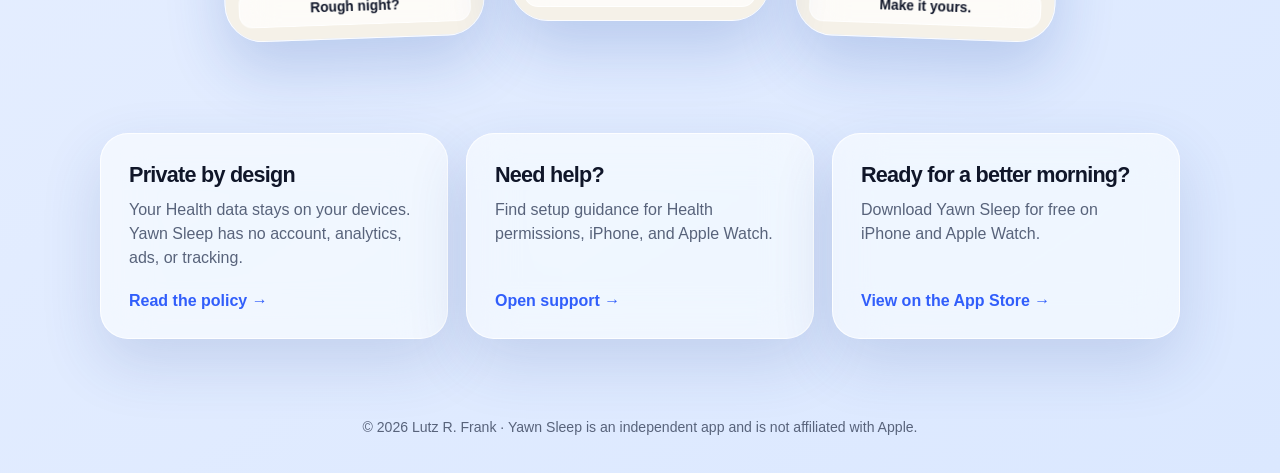
==== commit fecd3174: "Add Sleep Companion scenes and promo gallery" ====
--- a/docs/index.html
+++ b/docs/index.html
@@ -7,8 +7,8 @@
   <meta name="theme-color" content="#315efb">
   <title>Yawn Sleep — Sleep at a glance</title>
   <link rel="icon" href="assets/icon.png">
-  <link rel="stylesheet" href="styles.css">
-  <script src="localization.js" defer></script>
+  <link rel="stylesheet" href="styles.css?v=4">
+  <script src="localization.js?v=4" defer></script>
 </head>
 <body data-page="home">
   <div class="shell">
@@ -18,6 +18,7 @@
         <span>Yawn Sleep</span>
       </a>
       <div class="nav-links">
+        <a href="companions.html" data-i18n="companions">Companions</a>
         <a href="support.html" data-i18n="support">Support</a>
         <a href="privacy.html" data-i18n="privacy">Privacy</a>
         <a href="https://apps.apple.com/app/yawn-sleep/id6794833808" data-i18n="appStore">App Store</a>
--- a/docs/styles.css
+++ b/docs/styles.css
@@ -75,6 +75,11 @@
 .nav-links a:hover,
 .nav-links a:focus-visible {
   color: var(--text);
+}
+
+.nav-links a.active {
+  color: var(--blue);
+  font-weight: 750;
 }
 
 .language-switcher {
@@ -443,6 +448,190 @@
   background: rgba(69, 91, 140, 0.18);
 }
 
+.companions-shell {
+  width: min(1240px, calc(100% - 32px));
+}
+
+.coming-soon {
+  display: flex;
+  align-items: center;
+  justify-content: center;
+  gap: 10px;
+  margin: 8px 0 58px;
+  padding: 13px 20px;
+  border: 1px solid rgba(255, 255, 255, 0.78);
+  border-radius: 999px;
+  color: white;
+  background: linear-gradient(110deg, #315efb, #7558f8 55%, #f478a7);
+  box-shadow: 0 14px 34px rgba(49, 94, 251, 0.24);
+  font-size: 0.78rem;
+  font-weight: 800;
+  letter-spacing: 0.11em;
+  text-transform: uppercase;
+}
+
+.coming-soon-dot {
+  width: 8px;
+  height: 8px;
+  border-radius: 50%;
+  background: white;
+  box-shadow: 0 0 0 6px rgba(255, 255, 255, 0.18);
+  animation: coming-soon-pulse 2.4s ease-in-out infinite;
+}
+
+@keyframes coming-soon-pulse {
+  50% {
+    transform: scale(0.72);
+    opacity: 0.72;
+  }
+}
+
+.companions-intro {
+  max-width: 900px;
+  margin: 0 auto 54px;
+  text-align: center;
+}
+
+.companions-intro h1 {
+  max-width: 11ch;
+  margin: 0 auto;
+  font-size: clamp(3.4rem, 8vw, 7rem);
+}
+
+.companions-intro .lead {
+  margin-right: auto;
+  margin-left: auto;
+}
+
+.light-table {
+  position: relative;
+  display: grid;
+  grid-template-columns: repeat(12, minmax(0, 1fr));
+  grid-auto-flow: dense;
+  grid-auto-rows: 190px;
+  gap: 18px;
+  padding: clamp(18px, 3vw, 34px);
+  overflow: hidden;
+  border: 1px solid rgba(255, 255, 255, 0.94);
+  border-radius: 46px;
+  background:
+    radial-gradient(circle at 48% 42%, rgba(255, 255, 255, 0.98), rgba(245, 249, 255, 0.88) 45%, rgba(224, 236, 255, 0.78)),
+    #f7faff;
+  box-shadow:
+    inset 0 0 80px rgba(87, 148, 255, 0.12),
+    0 34px 80px rgba(29, 75, 170, 0.18);
+}
+
+.light-table::before {
+  content: "";
+  position: absolute;
+  inset: 0;
+  pointer-events: none;
+  background-image:
+    linear-gradient(rgba(73, 108, 175, 0.04) 1px, transparent 1px),
+    linear-gradient(90deg, rgba(73, 108, 175, 0.04) 1px, transparent 1px);
+  background-size: 32px 32px;
+}
+
+.companion-card {
+  position: relative;
+  display: flex;
+  grid-column: span 4;
+  grid-row: span 2;
+  align-items: center;
+  justify-content: center;
+  min-width: 0;
+  margin: 0;
+  padding: 18px;
+  overflow: hidden;
+  border: 1px solid rgba(255, 255, 255, 0.96);
+  border-radius: 30px;
+  background: linear-gradient(145deg, rgba(255, 255, 255, 0.84), rgba(225, 235, 255, 0.64));
+  box-shadow:
+    0 16px 32px rgba(36, 77, 157, 0.13),
+    inset 0 1px 0 white;
+  transform: rotate(-0.6deg);
+}
+
+.companion-card:nth-child(2n) {
+  transform: rotate(0.7deg);
+}
+
+.companion-card:nth-child(3n) {
+  transform: rotate(-1deg);
+}
+
+.companion-card.wide,
+.companion-card.feature {
+  grid-column: span 8;
+}
+
+.companion-card.feature {
+  grid-row: span 3;
+}
+
+.companion-card.tall {
+  grid-row: span 3;
+}
+
+.companion-card.pink {
+  background: linear-gradient(145deg, rgba(255, 255, 255, 0.9), rgba(255, 222, 237, 0.72));
+}
+
+.companion-card.blue {
+  background: linear-gradient(145deg, rgba(255, 255, 255, 0.9), rgba(207, 225, 255, 0.74));
+}
+
+.companion-card.mint {
+  background: linear-gradient(145deg, rgba(255, 255, 255, 0.9), rgba(202, 247, 241, 0.68));
+}
+
+.companion-card.warm {
+  background: linear-gradient(145deg, rgba(255, 255, 255, 0.9), rgba(255, 232, 205, 0.68));
+}
+
+.companion-card.cool {
+  background: linear-gradient(145deg, rgba(255, 255, 255, 0.9), rgba(216, 211, 255, 0.68));
+}
+
+.companion-card img {
+  display: block;
+  width: 100%;
+  height: 100%;
+  object-fit: contain;
+  filter: drop-shadow(0 16px 18px rgba(31, 65, 135, 0.18));
+  transition: transform 320ms ease;
+}
+
+.companion-card:hover img {
+  transform: translateY(-5px) scale(1.025);
+}
+
+.companion-card figcaption {
+  position: absolute;
+  right: 14px;
+  bottom: 14px;
+  padding: 8px 12px;
+  border: 1px solid rgba(255, 255, 255, 0.86);
+  border-radius: 999px;
+  color: #17203a;
+  background: rgba(255, 255, 255, 0.74);
+  -webkit-backdrop-filter: blur(14px) saturate(150%);
+  backdrop-filter: blur(14px) saturate(150%);
+  font-size: 0.78rem;
+  font-weight: 760;
+  box-shadow: 0 8px 18px rgba(42, 67, 122, 0.12);
+}
+
+.gallery-note {
+  max-width: 620px;
+  margin: 34px auto 80px;
+  color: var(--muted);
+  font-size: 1rem;
+  line-height: 1.6;
+  text-align: center;
+}
+
 footer {
   padding: 0 0 38px;
   color: var(--muted);
@@ -520,6 +709,36 @@
   .card p {
     min-height: auto;
   }
+
+  .coming-soon {
+    margin-bottom: 42px;
+  }
+
+  .light-table {
+    grid-template-columns: repeat(2, minmax(0, 1fr));
+    grid-auto-rows: 150px;
+    gap: 12px;
+    padding: 14px;
+    border-radius: 30px;
+  }
+
+  .companion-card,
+  .companion-card.wide,
+  .companion-card.feature {
+    grid-column: span 1;
+    grid-row: span 2;
+    border-radius: 22px;
+  }
+
+  .companion-card.feature,
+  .companion-card.wide {
+    grid-column: span 2;
+  }
+
+  .companion-card figcaption {
+    right: 9px;
+    bottom: 9px;
+  }
 }
 
 @media (max-width: 560px) {
@@ -533,6 +752,7 @@
     width: 100%;
     justify-content: flex-end;
     gap: 9px;
+    flex-wrap: wrap;
   }
 }
 
@@ -548,4 +768,12 @@
   .hero-art.pillow-fight img:nth-child(2) {
     opacity: 0;
   }
-}
+
+  .coming-soon-dot {
+    animation: none;
+  }
+
+  .companion-card img {
+    transition: none;
+  }
+}
